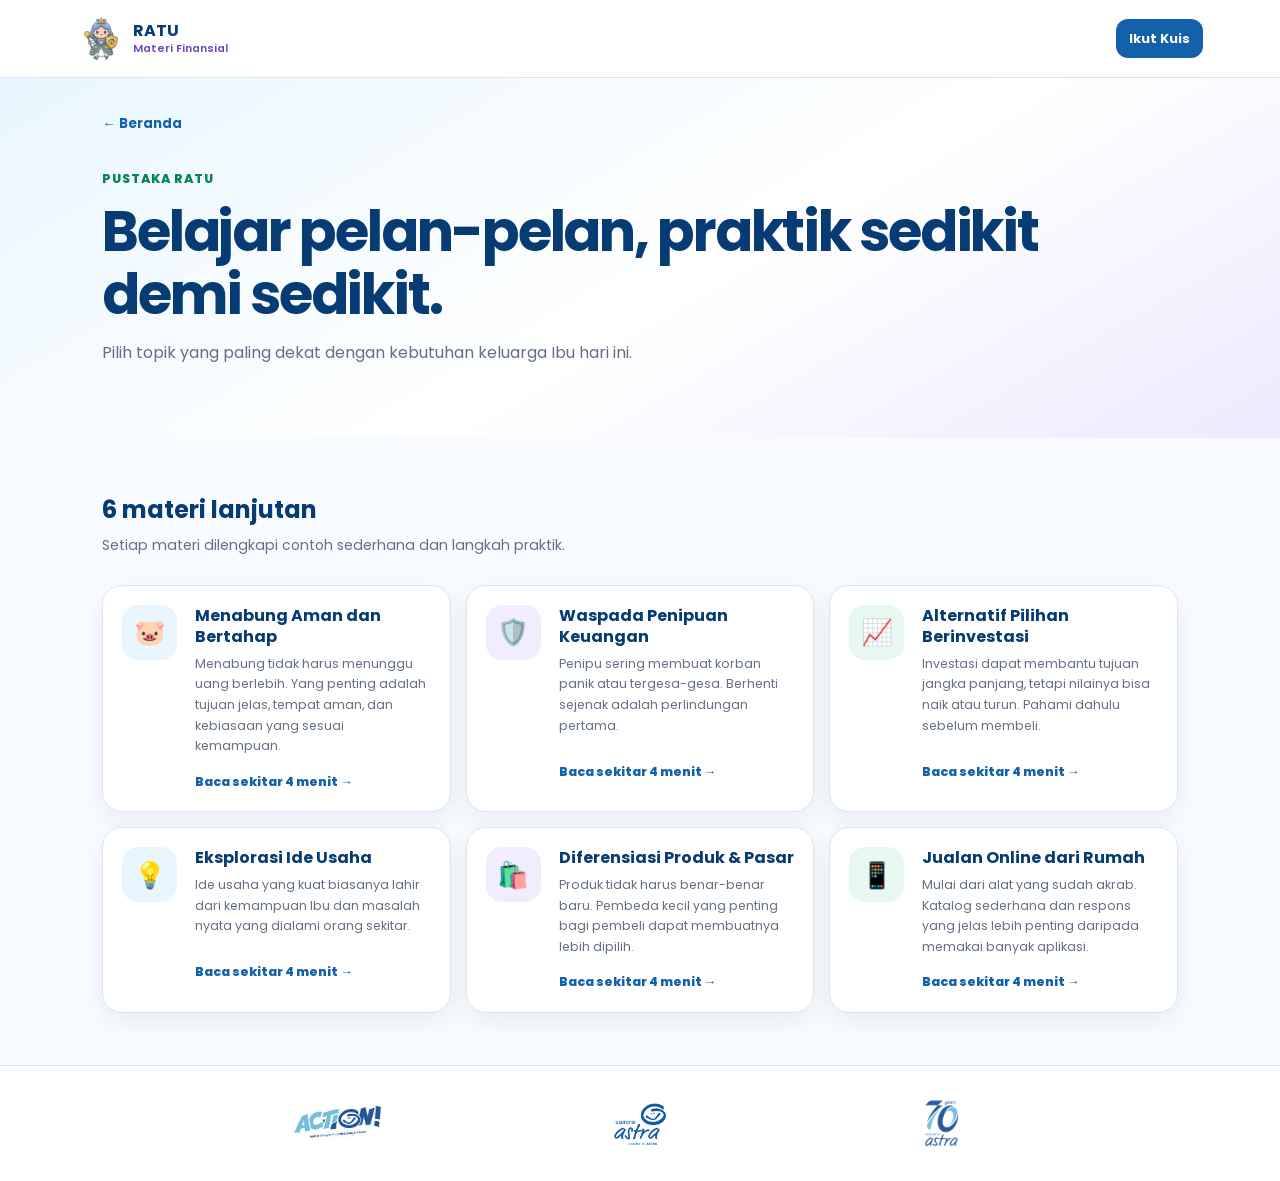
==== materi/index.html @ eda69840 "first commit" ====
<!doctype html><html lang="id"><head><meta charset="utf-8"><meta name="viewport" content="width=device-width,initial-scale=1,viewport-fit=cover"><meta name="theme-color" content="#0b4f93"><title>Materi | RATU Finansial</title><link rel="preconnect" href="https://fonts.googleapis.com"><link rel="preconnect" href="https://fonts.gstatic.com" crossorigin><link href="https://fonts.googleapis.com/css2?family=Poppins:wght@400;500;600;700;800&display=swap" rel="stylesheet"><link rel="stylesheet" href="../styles.css"><link rel="stylesheet" href="materi.css"></head><body><header class="reader-header"><a href="../index.html" class="reader-brand"><img src="../assets/mascot/ratu.png" alt=""><span><b>RATU</b><small>Materi Finansial</small></span></a><a class="quiz-link" href="../index.html#kuis">Ikut Kuis</a></header><main><section class="catalog-hero"><a class="back-link" href="../index.html">← Beranda</a><span class="kicker">Pustaka RATU</span><h1>Belajar pelan-pelan, praktik sedikit demi sedikit.</h1><p>Pilih topik yang paling dekat dengan kebutuhan keluarga Ibu hari ini.</p></section><section class="catalog"><div class="catalog-head"><h2>6 materi lanjutan</h2><p>Setiap materi dilengkapi contoh sederhana dan langkah praktik.</p></div><div id="catalog-grid" class="catalog-grid"></div></section></main><footer class="reader-footer"><img src="../assets/logos/action.png" alt="ACTION"><img src="../assets/logos/asuransi-astra.png" alt="Asuransi Astra"><img src="../assets/logos/70th-astra.png" alt="70 tahun Asuransi Astra"></footer><script src="materi.js"></script><script>renderCatalog()</script></body></html>
---- styles.css ----
:root{--blue:#1261aa;--navy:#073b73;--purple:#7048c6;--green:#078552;--sky:#eaf6ff;--lilac:#f1edff;--mint:#e6f8ef;--ink:#16243b;--muted:#647087;--line:#dce6f0;--bg:#f8fbff;--shadow:0 14px 40px rgba(20,65,111,.12);font-family:"Poppins",sans-serif;color:var(--ink);scroll-behavior:smooth}*{box-sizing:border-box}html{scroll-padding-top:78px}body{margin:0;background:var(--bg);font-size:16px;line-height:1.65}img{display:block;max-width:100%}button,input{font:inherit}.skip-link{position:fixed;left:8px;top:-60px;z-index:100;background:#fff;padding:10px}.skip-link:focus{top:8px}.topbar{position:sticky;top:0;z-index:30;display:flex;align-items:center;justify-content:space-between;height:70px;padding:8px max(18px,env(safe-area-inset-left));background:rgba(255,255,255,.96);border-bottom:1px solid var(--line);backdrop-filter:blur(12px)}.brand{display:flex;align-items:center;gap:8px;text-decoration:none;color:var(--navy);line-height:1}.brand img{width:48px;height:48px;object-fit:contain}.brand span{display:grid}.brand strong{font-size:1.15rem}.brand small{margin-top:5px;color:var(--purple);font-weight:600}.top-cta{padding:9px 14px;border-radius:12px;background:var(--blue);color:#fff;text-decoration:none;font-size:.88rem;font-weight:700}.hero{display:grid;gap:10px;padding:30px 20px 50px;background:radial-gradient(circle at 90% 18%,#dbcfff 0 10%,transparent 28%),linear-gradient(145deg,#e9f6ff,#fff 58%,#edfff5)}.pill,.kicker{display:inline-block;color:var(--green);font-size:.78rem;font-weight:800;letter-spacing:.08em;text-transform:uppercase}.pill{padding:5px 11px;border-radius:99px;background:var(--mint)}h1,h2,h3,p{margin-top:0}.hero h1{margin:15px 0;color:var(--navy);font-size:clamp(2.25rem,11vw,3.45rem);line-height:1.08;letter-spacing:-.045em}.hero-copy>p{color:var(--muted);font-size:1.05rem}.hero-actions{display:grid;grid-template-columns:1fr 1fr;gap:10px;margin:24px 0 13px}.button{display:inline-flex;align-items:center;justify-content:center;min-height:54px;padding:13px 18px;border:2px solid transparent;border-radius:15px;text-decoration:none;font-weight:800;cursor:pointer}.primary{background:var(--blue);color:#fff;box-shadow:0 9px 22px rgba(18,97,170,.24)}.ghost{border-color:#c9d9e8;background:#fff;color:var(--navy)}.full{width:100%}.hero-copy small{color:var(--muted);font-size:.75rem}.hero-visual{position:relative;min-height:300px;display:grid;place-items:center}.hero-visual>img{position:relative;z-index:2;width:245px;filter:drop-shadow(0 18px 18px rgba(6,55,109,.16))}.orb{position:absolute;width:255px;height:255px;border-radius:50%;background:linear-gradient(145deg,#d4ecff,#e5d9ff 56%,#d9f8e8)}.proof{position:absolute;z-index:3;right:0;bottom:5px;width:165px;padding:13px;border-radius:16px;background:#fff;box-shadow:var(--shadow)}.proof b{display:block;color:var(--purple);font-size:1.55rem}.proof span{font-size:.72rem;line-height:1.35;display:block}.quick-nav{display:grid;grid-template-columns:repeat(3,1fr);gap:9px;margin:-25px 16px 0;position:relative;z-index:5}.quick-nav a{display:grid;justify-items:center;padding:16px 8px;border-radius:18px;background:#fff;text-align:center;text-decoration:none;box-shadow:var(--shadow)}.quick-nav span{font-size:1.55rem}.quick-nav b{color:var(--navy);font-size:.9rem}.quick-nav small{color:var(--muted);font-size:.65rem}.impact{margin:45px 20px 0;padding:23px;border-radius:22px;background:var(--navy);color:#fff;text-align:center}.impact>p{margin-bottom:15px;font-size:.85rem}.impact>div{display:grid;grid-template-columns:repeat(3,1fr)}.impact span{display:grid;font-size:.72rem;border-right:1px solid #ffffff33}.impact span:last-child{border:0}.impact b{font-size:1.25rem}.section{padding:68px 20px}.section-head{display:flex;align-items:flex-end;justify-content:space-between;gap:18px;margin-bottom:27px}.section-head h2,.closing h2{margin:5px 0 0;color:var(--navy);font-size:clamp(1.75rem,7vw,2.6rem);line-height:1.2}.section-head>a{flex:none;color:var(--blue);font-size:.83rem;font-weight:700}.lesson-scroll{display:grid;grid-auto-flow:column;grid-auto-columns:84%;gap:14px;overflow-x:auto;scroll-snap-type:x mandatory;padding:3px 3px 22px}.lesson-card{scroll-snap-align:start;display:grid;min-height:275px;padding:23px;border:1px solid var(--line);border-radius:22px;background:#fff;box-shadow:0 8px 25px rgba(20,65,111,.08)}.lesson-card .lesson-icon{display:grid;place-items:center;width:52px;height:52px;border-radius:16px;background:var(--sky);font-size:1.55rem}.lesson-card:nth-child(3n+2) .lesson-icon{background:var(--lilac)}.lesson-card:nth-child(3n+3) .lesson-icon{background:var(--mint)}.lesson-card h3{margin:16px 0 7px;font-size:1.08rem;line-height:1.35}.lesson-card p{margin-bottom:18px;color:var(--muted);font-size:.88rem}.lesson-card a{align-self:end;color:var(--blue);font-weight:800;text-decoration:none}.quiz-section{padding:68px 20px;background:linear-gradient(160deg,var(--navy),#115a9e);color:#fff}.quiz-copy h2{margin:7px 0 14px;font-size:2rem;line-height:1.2}.light{color:#77e1ad}.quiz-copy p{color:#d6e8fa}.quiz-facts{display:flex;gap:8px;flex-wrap:wrap;margin-bottom:27px}.quiz-facts span{padding:7px 10px;border-radius:99px;background:#ffffff1c;font-size:.73rem}.quiz-card{min-height:455px;padding:22px;border-radius:24px;background:#fff;color:var(--ink);box-shadow:0 25px 60px rgba(0,20,55,.3)}.step-title span{color:var(--purple);font-size:.75rem;font-weight:800}.step-title h3{margin:3px 0 18px;color:var(--navy);font-size:1.45rem}label{display:grid;gap:7px;margin-bottom:16px;font-size:.9rem;font-weight:700}input{min-height:52px;width:100%;padding:12px 14px;border:1px solid #b9cad9;border-radius:13px;color:var(--ink)}input:focus{outline:3px solid #cce7ff;border-color:var(--blue)}.consent{grid-template-columns:23px 1fr;align-items:start;gap:11px;font-size:.75rem;font-weight:500}.consent input,.option input{width:21px;min-height:21px;margin:2px 0;accent-color:var(--blue)}.form-note,.data-note{margin:12px 0 0;color:var(--muted);font-size:.72rem;text-align:center}.quiz-progress{display:grid;gap:9px;margin-bottom:25px}.quiz-progress>div{display:flex;justify-content:space-between;color:var(--navy);font-size:.78rem}.quiz-progress b{color:var(--muted);font-weight:500}progress{width:100%;height:10px;accent-color:var(--green)}fieldset{padding:0;border:0}legend{margin-bottom:17px;font-size:1.08rem;line-height:1.5;font-weight:800}.option{display:flex;align-items:flex-start;gap:11px;padding:13px;margin-bottom:10px;border:1px solid var(--line);border-radius:14px;font-size:.86rem;font-weight:500;cursor:pointer}.option:has(input:checked){border-color:var(--blue);background:var(--sky)}button:disabled{opacity:.45}.loading-state,.result{text-align:center;padding:55px 5px}.spinner{display:inline-block;width:44px;height:44px;border:5px solid var(--sky);border-top-color:var(--blue);border-radius:50%;animation:spin .8s linear infinite}.result .score{font-size:4rem;line-height:1;color:var(--green);font-weight:800}.result h3{margin:12px 0 8px;color:var(--navy);font-size:1.35rem}.result .sync-note{padding:10px;border-radius:12px;background:var(--mint);font-size:.78rem}.result .error-note{background:#fff0ef;color:#9b2a20}.leaderboard-section{background:#fff}.leaderboard-section .section-head{align-items:center}.leaderboard-section .section-head p{margin:5px 0 0;color:var(--muted);font-size:.78rem}.icon-button{flex:none;width:44px;height:44px;border:0;border-radius:50%;background:var(--sky);color:var(--blue);font-size:1.4rem}.podium{display:grid;grid-template-columns:repeat(3,1fr);align-items:end;gap:8px;margin:5px 0 24px}.podium-card{display:grid;justify-items:center;padding:13px 7px;border-radius:18px 18px 10px 10px;background:var(--sky);text-align:center}.podium-card.first{order:2;min-height:150px;background:linear-gradient(160deg,#fff3bd,#ffe078)}.podium-card.second{order:1;min-height:125px}.podium-card.third{order:3;min-height:110px;background:var(--lilac)}.medal{font-size:1.6rem}.podium-card b{font-size:.8rem}.podium-card small{font-size:.65rem;color:var(--muted)}.rank-list{display:grid;gap:9px}.rank-row{display:grid;grid-template-columns:38px 1fr auto;align-items:center;gap:10px;padding:13px;border:1px solid var(--line);border-radius:14px}.rank-no{display:grid;place-items:center;width:34px;height:34px;border-radius:50%;background:var(--sky);color:var(--blue);font-weight:800}.rank-person{display:grid}.rank-person b{font-size:.86rem}.rank-person small{color:var(--muted);font-size:.7rem}.rank-score{color:var(--purple);font-weight:800}.closing{display:grid;grid-template-columns:105px 1fr;align-items:center;gap:16px;padding:50px 20px;background:var(--mint)}.closing img{width:105px}footer{padding:42px 20px 105px;background:#fff;text-align:center}.partner-title{margin-bottom:17px;color:var(--muted);font-size:.75rem}.footer-logos{display:grid;grid-template-columns:repeat(3,1fr);align-items:center;gap:10px}.logo-box{height:68px;display:grid;place-items:center;padding:7px;border:1px solid var(--line);border-radius:13px;background:#fff}.logo-box img{max-height:52px;object-fit:contain}.footer-logos .logo-box:first-child img{max-height:43px}footer>p{margin:20px 0 0;color:var(--muted);font-size:.72rem}.bottom-nav{position:fixed;left:0;right:0;bottom:0;z-index:40;display:grid;grid-template-columns:repeat(4,1fr);padding:7px 6px calc(7px + env(safe-area-inset-bottom));background:#fffffff9;border-top:1px solid var(--line);box-shadow:0 -8px 30px rgba(13,52,94,.1)}.bottom-nav a{display:grid;justify-items:center;color:var(--muted);font-size:.62rem;font-weight:600;text-decoration:none}.bottom-nav span{font-size:1.25rem;line-height:1.2}.bottom-nav .quiz-nav{color:var(--blue);font-weight:800}.bottom-nav .quiz-nav span{display:grid;place-items:center;width:36px;height:36px;margin-top:-20px;border:5px solid #fff;border-radius:50%;background:var(--blue);color:#fff}#toast{position:fixed;left:18px;right:18px;bottom:85px;z-index:60;transform:translateY(160px);padding:13px 16px;border-radius:13px;background:var(--navy);color:#fff;text-align:center;font-size:.8rem;transition:.25s}#toast.show{transform:translateY(0)}@keyframes spin{to{transform:rotate(360deg)}}
@media(min-width:700px){.topbar{height:78px;padding-inline:5vw}.hero{grid-template-columns:1.05fr .95fr;align-items:center;padding:65px 6vw}.hero-visual{min-height:440px}.hero-visual>img{width:350px}.orb{width:370px;height:370px}.quick-nav{max-width:720px;margin:-35px auto 0}.impact{max-width:850px;margin:55px auto 0}.section,.quiz-section{padding:90px 6vw}.lesson-scroll{grid-auto-flow:initial;grid-template-columns:repeat(3,1fr);overflow:visible}.quiz-section{display:grid;grid-template-columns:.8fr 1.2fr;gap:50px}.podium,.rank-list{max-width:820px;margin-left:auto;margin-right:auto}.closing{grid-template-columns:180px 1fr;padding:70px 9vw}.closing img{width:170px}footer{padding-bottom:45px}.footer-logos{max-width:650px;margin:auto}.bottom-nav{display:none}}@media(min-width:1100px){.hero{padding-inline:9vw}.section,.quiz-section{padding-inline:9vw}.topbar{padding-inline:9vw}}@media(prefers-reduced-motion:reduce){*{scroll-behavior:auto!important;animation-duration:.01ms!important}}
---- materi/materi.css ----
.reader-header{position:sticky;top:0;z-index:30;height:70px;display:flex;align-items:center;justify-content:space-between;padding:8px 18px;background:#fffffff5;border-bottom:1px solid var(--line);backdrop-filter:blur(12px)}.reader-brand{display:flex;align-items:center;gap:8px;color:var(--navy);text-decoration:none;line-height:1}.reader-brand img{width:48px;height:48px;object-fit:contain}.reader-brand span{display:grid}.reader-brand small{margin-top:5px;color:var(--purple);font-size:.68rem;font-weight:600}.quiz-link{padding:9px 13px;border-radius:12px;background:var(--blue);color:#fff;text-decoration:none;font-size:.8rem;font-weight:700}.catalog-hero{padding:35px 20px 55px;background:linear-gradient(150deg,#e9f6ff,#fff 55%,#eee9ff)}.back-link{display:block;margin-bottom:30px;color:var(--blue);font-size:.82rem;font-weight:700;text-decoration:none}.catalog-hero h1{margin:10px 0 14px;color:var(--navy);font-size:clamp(2rem,10vw,3.5rem);line-height:1.12;letter-spacing:-.04em}.catalog-hero p{max-width:650px;color:var(--muted)}.catalog{padding:52px 20px}.catalog-head h2{margin-bottom:5px;color:var(--navy)}.catalog-head p{color:var(--muted);font-size:.88rem}.catalog-grid{display:grid;gap:15px;margin-top:27px}.catalog-card{display:grid;grid-template-columns:58px 1fr;gap:15px;padding:19px;border:1px solid var(--line);border-radius:20px;background:#fff;color:var(--ink);text-decoration:none;box-shadow:0 8px 25px rgba(20,65,111,.07)}.catalog-icon,.big-icon{display:grid;place-items:center;width:55px;height:55px;border-radius:16px;background:var(--sky);font-size:1.6rem}.catalog-card:nth-child(3n+2) .catalog-icon{background:var(--lilac)}.catalog-card:nth-child(3n+3) .catalog-icon{background:var(--mint)}.catalog-card h3{margin:0 0 6px;color:var(--navy);font-size:1rem;line-height:1.35}.catalog-card p{margin:0;color:var(--muted);font-size:.78rem}.catalog-card .read-more{grid-column:2;color:var(--blue);font-size:.78rem;font-weight:800}.reader-footer{display:grid;grid-template-columns:repeat(3,1fr);align-items:center;gap:13px;padding:30px 20px;background:#fff;border-top:1px solid var(--line)}.reader-footer img{max-height:55px;margin:auto;object-fit:contain}.reader-shell{max-width:1180px;margin:auto}.reader-sidebar{display:none}.article{padding:25px 20px 60px}.breadcrumb{display:flex;gap:7px;overflow:hidden;white-space:nowrap;color:var(--muted);font-size:.7rem}.breadcrumb a{color:var(--blue);text-decoration:none}.breadcrumb b{overflow:hidden;text-overflow:ellipsis}.article-hero{display:grid;grid-template-columns:60px 1fr;gap:15px;margin:30px 0 12px}.article-hero h1{margin:5px 0 8px;color:var(--navy);font-size:clamp(1.7rem,8vw,2.75rem);line-height:1.15;letter-spacing:-.03em}.article-hero p{color:var(--muted);font-size:.9rem}.read-time{display:inline-block;margin:6px 0 26px;padding:7px 11px;border-radius:99px;background:var(--sky);color:var(--blue);font-size:.72rem;font-weight:700}.article-body{font-size:1rem}.article-body h2{margin:34px 0 12px;color:var(--navy);font-size:1.35rem}.article-body p,.article-body li{color:#35445a}.article-body ul{padding-left:22px}.callout{margin:25px 0;padding:18px;border-left:5px solid var(--purple);border-radius:0 15px 15px 0;background:var(--lilac)}.callout b{display:block;color:var(--purple)}.practice{margin-top:38px;padding:22px;border-radius:22px;background:var(--mint)}.practice>span{color:var(--green);font-size:.72rem;font-weight:800;text-transform:uppercase}.practice h2{margin:7px 0 15px;color:var(--navy);font-size:1.25rem}.practice-item{display:flex;gap:11px;margin:10px 0;padding:11px;border-radius:12px;background:#ffffffb8;font-size:.83rem}.practice-item b{flex:none;display:grid;place-items:center;width:27px;height:27px;border-radius:50%;background:var(--green);color:#fff}.article-pagination{display:grid;grid-template-columns:1fr 1fr;gap:10px;margin:35px 0 15px}.article-pagination a{display:grid;padding:13px;border:1px solid var(--line);border-radius:13px;background:#fff;color:var(--blue);text-decoration:none;font-size:.76rem;font-weight:700}.article-pagination a:last-child{text-align:right}.finish-cta{margin-top:10px}.active-topic{background:var(--sky)!important;color:var(--blue)!important}
@media(min-width:760px){.reader-header{height:78px;padding-inline:6vw}.catalog-hero,.catalog{padding-inline:8vw}.catalog-grid{grid-template-columns:repeat(2,1fr)}.reader-footer{padding-inline:15vw}.reader-shell{display:grid;grid-template-columns:275px 1fr;gap:45px;padding:45px 5vw}.reader-sidebar{display:block;position:sticky;top:105px;align-self:start}.reader-sidebar h2{color:var(--navy);font-size:1rem}.reader-sidebar nav{display:grid;gap:7px}.reader-sidebar a{padding:10px 12px;border-radius:10px;color:var(--muted);font-size:.78rem;text-decoration:none}.article{padding:0 0 70px}.article-hero{grid-template-columns:80px 1fr}.big-icon{width:72px;height:72px;font-size:2rem}.article-body{font-size:1.04rem}.article-body,.practice{max-width:720px}.finish-cta{max-width:720px}}
@media(min-width:1100px){.catalog-grid{grid-template-columns:repeat(3,1fr)}}
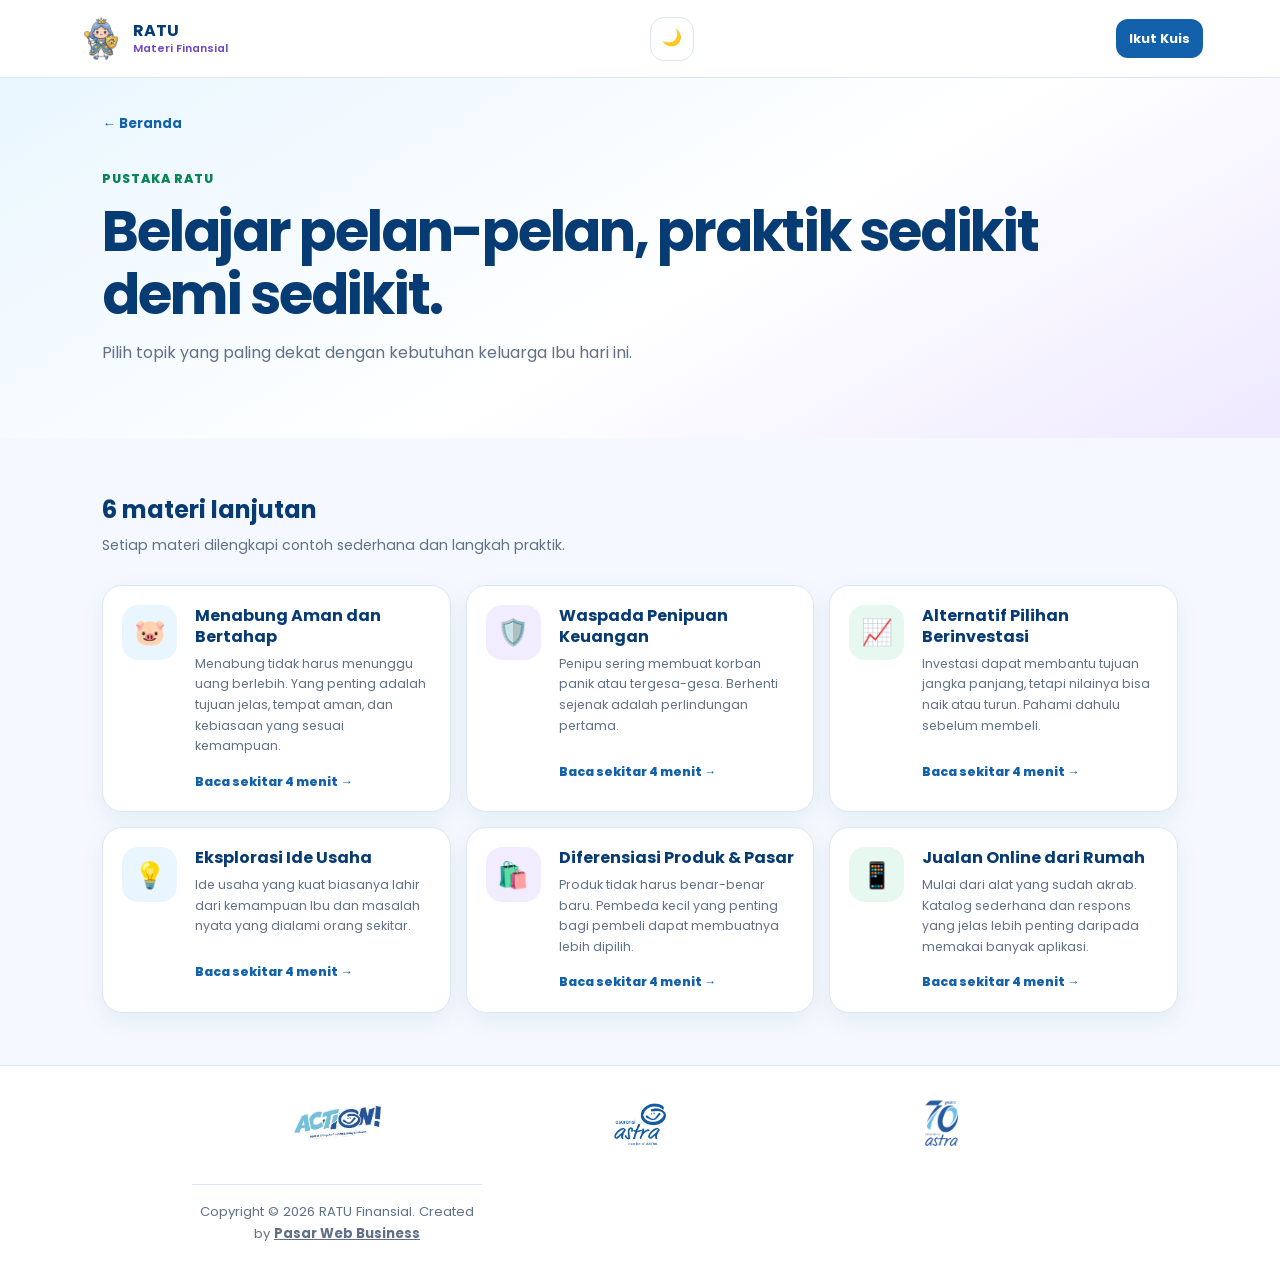
==== commit 4df7508f: "Upgrade 1.0" ====
--- a/materi/index.html
+++ b/materi/index.html
@@ -1 +1 @@
-<!doctype html><html lang="id"><head><meta charset="utf-8"><meta name="viewport" content="width=device-width,initial-scale=1,viewport-fit=cover"><meta name="theme-color" content="#0b4f93"><title>Materi | RATU Finansial</title><link rel="preconnect" href="https://fonts.googleapis.com"><link rel="preconnect" href="https://fonts.gstatic.com" crossorigin><link href="https://fonts.googleapis.com/css2?family=Poppins:wght@400;500;600;700;800&display=swap" rel="stylesheet"><link rel="stylesheet" href="../styles.css"><link rel="stylesheet" href="materi.css"></head><body><header class="reader-header"><a href="../index.html" class="reader-brand"><img src="../assets/mascot/ratu.png" alt=""><span><b>RATU</b><small>Materi Finansial</small></span></a><a class="quiz-link" href="../index.html#kuis">Ikut Kuis</a></header><main><section class="catalog-hero"><a class="back-link" href="../index.html">← Beranda</a><span class="kicker">Pustaka RATU</span><h1>Belajar pelan-pelan, praktik sedikit demi sedikit.</h1><p>Pilih topik yang paling dekat dengan kebutuhan keluarga Ibu hari ini.</p></section><section class="catalog"><div class="catalog-head"><h2>6 materi lanjutan</h2><p>Setiap materi dilengkapi contoh sederhana dan langkah praktik.</p></div><div id="catalog-grid" class="catalog-grid"></div></section></main><footer class="reader-footer"><img src="../assets/logos/action.png" alt="ACTION"><img src="../assets/logos/asuransi-astra.png" alt="Asuransi Astra"><img src="../assets/logos/70th-astra.png" alt="70 tahun Asuransi Astra"></footer><script src="materi.js"></script><script>renderCatalog()</script></body></html>
+<!doctype html><html lang="id"><head><meta charset="utf-8"><meta name="viewport" content="width=device-width,initial-scale=1,viewport-fit=cover"><meta name="theme-color" content="#0b4f93"><meta name="description" content="Materi praktis RATU Finansial untuk menabung, menghindari penipuan, berinvestasi, dan membangun usaha dari rumah."><meta name="robots" content="index,follow"><title>Materi Keuangan Keluarga | RATU Finansial</title><link rel="icon" type="image/png" href="../assets/mascot/ratu.png"><link rel="preconnect" href="https://fonts.googleapis.com"><link rel="preconnect" href="https://fonts.gstatic.com" crossorigin><link href="https://fonts.googleapis.com/css2?family=Poppins:wght@400;500;600;700;800&display=swap" rel="stylesheet"><link rel="stylesheet" href="../styles.css"><link rel="stylesheet" href="materi.css"><script src="../theme.js"></script></head><body><header class="reader-header"><a href="../index.html" class="reader-brand"><img src="../assets/mascot/ratu.png" alt=""><span><b>RATU</b><small>Materi Finansial</small></span></a><button class="theme-toggle" type="button" data-theme-toggle aria-label="Gunakan mode gelap">🌙</button><a class="quiz-link" href="../index.html#kuis">Ikut Kuis</a></header><main><section class="catalog-hero"><a class="back-link" href="../index.html">← Beranda</a><span class="kicker">Pustaka RATU</span><h1>Belajar pelan-pelan, praktik sedikit demi sedikit.</h1><p>Pilih topik yang paling dekat dengan kebutuhan keluarga Ibu hari ini.</p></section><section class="catalog"><div class="catalog-head"><h2>6 materi lanjutan</h2><p>Setiap materi dilengkapi contoh sederhana dan langkah praktik.</p></div><div id="catalog-grid" class="catalog-grid"></div></section></main><footer class="reader-footer"><img src="../assets/logos/action.png" alt="ACTION"><img src="../assets/logos/asuransi-astra.png" alt="Asuransi Astra"><img src="../assets/logos/70th-astra.png" alt="70 tahun Asuransi Astra"><p class="copyright">Copyright © 2026 RATU Finansial. Created by <a href="https://pasarweb.vercel.app" target="_blank" rel="noopener noreferrer">Pasar Web Business</a></p></footer><script src="materi.js"></script><script>renderCatalog()</script></body></html>
--- a/styles.css
+++ b/styles.css
@@ -1,2 +1,14 @@
 :root{--blue:#1261aa;--navy:#073b73;--purple:#7048c6;--green:#078552;--sky:#eaf6ff;--lilac:#f1edff;--mint:#e6f8ef;--ink:#16243b;--muted:#647087;--line:#dce6f0;--bg:#f8fbff;--shadow:0 14px 40px rgba(20,65,111,.12);font-family:"Poppins",sans-serif;color:var(--ink);scroll-behavior:smooth}*{box-sizing:border-box}html{scroll-padding-top:78px}body{margin:0;background:var(--bg);font-size:16px;line-height:1.65}img{display:block;max-width:100%}button,input{font:inherit}.skip-link{position:fixed;left:8px;top:-60px;z-index:100;background:#fff;padding:10px}.skip-link:focus{top:8px}.topbar{position:sticky;top:0;z-index:30;display:flex;align-items:center;justify-content:space-between;height:70px;padding:8px max(18px,env(safe-area-inset-left));background:rgba(255,255,255,.96);border-bottom:1px solid var(--line);backdrop-filter:blur(12px)}.brand{display:flex;align-items:center;gap:8px;text-decoration:none;color:var(--navy);line-height:1}.brand img{width:48px;height:48px;object-fit:contain}.brand span{display:grid}.brand strong{font-size:1.15rem}.brand small{margin-top:5px;color:var(--purple);font-weight:600}.top-cta{padding:9px 14px;border-radius:12px;background:var(--blue);color:#fff;text-decoration:none;font-size:.88rem;font-weight:700}.hero{display:grid;gap:10px;padding:30px 20px 50px;background:radial-gradient(circle at 90% 18%,#dbcfff 0 10%,transparent 28%),linear-gradient(145deg,#e9f6ff,#fff 58%,#edfff5)}.pill,.kicker{display:inline-block;color:var(--green);font-size:.78rem;font-weight:800;letter-spacing:.08em;text-transform:uppercase}.pill{padding:5px 11px;border-radius:99px;background:var(--mint)}h1,h2,h3,p{margin-top:0}.hero h1{margin:15px 0;color:var(--navy);font-size:clamp(2.25rem,11vw,3.45rem);line-height:1.08;letter-spacing:-.045em}.hero-copy>p{color:var(--muted);font-size:1.05rem}.hero-actions{display:grid;grid-template-columns:1fr 1fr;gap:10px;margin:24px 0 13px}.button{display:inline-flex;align-items:center;justify-content:center;min-height:54px;padding:13px 18px;border:2px solid transparent;border-radius:15px;text-decoration:none;font-weight:800;cursor:pointer}.primary{background:var(--blue);color:#fff;box-shadow:0 9px 22px rgba(18,97,170,.24)}.ghost{border-color:#c9d9e8;background:#fff;color:var(--navy)}.full{width:100%}.hero-copy small{color:var(--muted);font-size:.75rem}.hero-visual{position:relative;min-height:300px;display:grid;place-items:center}.hero-visual>img{position:relative;z-index:2;width:245px;filter:drop-shadow(0 18px 18px rgba(6,55,109,.16))}.orb{position:absolute;width:255px;height:255px;border-radius:50%;background:linear-gradient(145deg,#d4ecff,#e5d9ff 56%,#d9f8e8)}.proof{position:absolute;z-index:3;right:0;bottom:5px;width:165px;padding:13px;border-radius:16px;background:#fff;box-shadow:var(--shadow)}.proof b{display:block;color:var(--purple);font-size:1.55rem}.proof span{font-size:.72rem;line-height:1.35;display:block}.quick-nav{display:grid;grid-template-columns:repeat(3,1fr);gap:9px;margin:-25px 16px 0;position:relative;z-index:5}.quick-nav a{display:grid;justify-items:center;padding:16px 8px;border-radius:18px;background:#fff;text-align:center;text-decoration:none;box-shadow:var(--shadow)}.quick-nav span{font-size:1.55rem}.quick-nav b{color:var(--navy);font-size:.9rem}.quick-nav small{color:var(--muted);font-size:.65rem}.impact{margin:45px 20px 0;padding:23px;border-radius:22px;background:var(--navy);color:#fff;text-align:center}.impact>p{margin-bottom:15px;font-size:.85rem}.impact>div{display:grid;grid-template-columns:repeat(3,1fr)}.impact span{display:grid;font-size:.72rem;border-right:1px solid #ffffff33}.impact span:last-child{border:0}.impact b{font-size:1.25rem}.section{padding:68px 20px}.section-head{display:flex;align-items:flex-end;justify-content:space-between;gap:18px;margin-bottom:27px}.section-head h2,.closing h2{margin:5px 0 0;color:var(--navy);font-size:clamp(1.75rem,7vw,2.6rem);line-height:1.2}.section-head>a{flex:none;color:var(--blue);font-size:.83rem;font-weight:700}.lesson-scroll{display:grid;grid-auto-flow:column;grid-auto-columns:84%;gap:14px;overflow-x:auto;scroll-snap-type:x mandatory;padding:3px 3px 22px}.lesson-card{scroll-snap-align:start;display:grid;min-height:275px;padding:23px;border:1px solid var(--line);border-radius:22px;background:#fff;box-shadow:0 8px 25px rgba(20,65,111,.08)}.lesson-card .lesson-icon{display:grid;place-items:center;width:52px;height:52px;border-radius:16px;background:var(--sky);font-size:1.55rem}.lesson-card:nth-child(3n+2) .lesson-icon{background:var(--lilac)}.lesson-card:nth-child(3n+3) .lesson-icon{background:var(--mint)}.lesson-card h3{margin:16px 0 7px;font-size:1.08rem;line-height:1.35}.lesson-card p{margin-bottom:18px;color:var(--muted);font-size:.88rem}.lesson-card a{align-self:end;color:var(--blue);font-weight:800;text-decoration:none}.quiz-section{padding:68px 20px;background:linear-gradient(160deg,var(--navy),#115a9e);color:#fff}.quiz-copy h2{margin:7px 0 14px;font-size:2rem;line-height:1.2}.light{color:#77e1ad}.quiz-copy p{color:#d6e8fa}.quiz-facts{display:flex;gap:8px;flex-wrap:wrap;margin-bottom:27px}.quiz-facts span{padding:7px 10px;border-radius:99px;background:#ffffff1c;font-size:.73rem}.quiz-card{min-height:455px;padding:22px;border-radius:24px;background:#fff;color:var(--ink);box-shadow:0 25px 60px rgba(0,20,55,.3)}.step-title span{color:var(--purple);font-size:.75rem;font-weight:800}.step-title h3{margin:3px 0 18px;color:var(--navy);font-size:1.45rem}label{display:grid;gap:7px;margin-bottom:16px;font-size:.9rem;font-weight:700}input{min-height:52px;width:100%;padding:12px 14px;border:1px solid #b9cad9;border-radius:13px;color:var(--ink)}input:focus{outline:3px solid #cce7ff;border-color:var(--blue)}.consent{grid-template-columns:23px 1fr;align-items:start;gap:11px;font-size:.75rem;font-weight:500}.consent input,.option input{width:21px;min-height:21px;margin:2px 0;accent-color:var(--blue)}.form-note,.data-note{margin:12px 0 0;color:var(--muted);font-size:.72rem;text-align:center}.quiz-progress{display:grid;gap:9px;margin-bottom:25px}.quiz-progress>div{display:flex;justify-content:space-between;color:var(--navy);font-size:.78rem}.quiz-progress b{color:var(--muted);font-weight:500}progress{width:100%;height:10px;accent-color:var(--green)}fieldset{padding:0;border:0}legend{margin-bottom:17px;font-size:1.08rem;line-height:1.5;font-weight:800}.option{display:flex;align-items:flex-start;gap:11px;padding:13px;margin-bottom:10px;border:1px solid var(--line);border-radius:14px;font-size:.86rem;font-weight:500;cursor:pointer}.option:has(input:checked){border-color:var(--blue);background:var(--sky)}button:disabled{opacity:.45}.loading-state,.result{text-align:center;padding:55px 5px}.spinner{display:inline-block;width:44px;height:44px;border:5px solid var(--sky);border-top-color:var(--blue);border-radius:50%;animation:spin .8s linear infinite}.result .score{font-size:4rem;line-height:1;color:var(--green);font-weight:800}.result h3{margin:12px 0 8px;color:var(--navy);font-size:1.35rem}.result .sync-note{padding:10px;border-radius:12px;background:var(--mint);font-size:.78rem}.result .error-note{background:#fff0ef;color:#9b2a20}.leaderboard-section{background:#fff}.leaderboard-section .section-head{align-items:center}.leaderboard-section .section-head p{margin:5px 0 0;color:var(--muted);font-size:.78rem}.icon-button{flex:none;width:44px;height:44px;border:0;border-radius:50%;background:var(--sky);color:var(--blue);font-size:1.4rem}.podium{display:grid;grid-template-columns:repeat(3,1fr);align-items:end;gap:8px;margin:5px 0 24px}.podium-card{display:grid;justify-items:center;padding:13px 7px;border-radius:18px 18px 10px 10px;background:var(--sky);text-align:center}.podium-card.first{order:2;min-height:150px;background:linear-gradient(160deg,#fff3bd,#ffe078)}.podium-card.second{order:1;min-height:125px}.podium-card.third{order:3;min-height:110px;background:var(--lilac)}.medal{font-size:1.6rem}.podium-card b{font-size:.8rem}.podium-card small{font-size:.65rem;color:var(--muted)}.rank-list{display:grid;gap:9px}.rank-row{display:grid;grid-template-columns:38px 1fr auto;align-items:center;gap:10px;padding:13px;border:1px solid var(--line);border-radius:14px}.rank-no{display:grid;place-items:center;width:34px;height:34px;border-radius:50%;background:var(--sky);color:var(--blue);font-weight:800}.rank-person{display:grid}.rank-person b{font-size:.86rem}.rank-person small{color:var(--muted);font-size:.7rem}.rank-score{color:var(--purple);font-weight:800}.closing{display:grid;grid-template-columns:105px 1fr;align-items:center;gap:16px;padding:50px 20px;background:var(--mint)}.closing img{width:105px}footer{padding:42px 20px 105px;background:#fff;text-align:center}.partner-title{margin-bottom:17px;color:var(--muted);font-size:.75rem}.footer-logos{display:grid;grid-template-columns:repeat(3,1fr);align-items:center;gap:10px}.logo-box{height:68px;display:grid;place-items:center;padding:7px;border:1px solid var(--line);border-radius:13px;background:#fff}.logo-box img{max-height:52px;object-fit:contain}.footer-logos .logo-box:first-child img{max-height:43px}footer>p{margin:20px 0 0;color:var(--muted);font-size:.72rem}.bottom-nav{position:fixed;left:0;right:0;bottom:0;z-index:40;display:grid;grid-template-columns:repeat(4,1fr);padding:7px 6px calc(7px + env(safe-area-inset-bottom));background:#fffffff9;border-top:1px solid var(--line);box-shadow:0 -8px 30px rgba(13,52,94,.1)}.bottom-nav a{display:grid;justify-items:center;color:var(--muted);font-size:.62rem;font-weight:600;text-decoration:none}.bottom-nav span{font-size:1.25rem;line-height:1.2}.bottom-nav .quiz-nav{color:var(--blue);font-weight:800}.bottom-nav .quiz-nav span{display:grid;place-items:center;width:36px;height:36px;margin-top:-20px;border:5px solid #fff;border-radius:50%;background:var(--blue);color:#fff}#toast{position:fixed;left:18px;right:18px;bottom:85px;z-index:60;transform:translateY(160px);padding:13px 16px;border-radius:13px;background:var(--navy);color:#fff;text-align:center;font-size:.8rem;transition:.25s}#toast.show{transform:translateY(0)}@keyframes spin{to{transform:rotate(360deg)}}
 @media(min-width:700px){.topbar{height:78px;padding-inline:5vw}.hero{grid-template-columns:1.05fr .95fr;align-items:center;padding:65px 6vw}.hero-visual{min-height:440px}.hero-visual>img{width:350px}.orb{width:370px;height:370px}.quick-nav{max-width:720px;margin:-35px auto 0}.impact{max-width:850px;margin:55px auto 0}.section,.quiz-section{padding:90px 6vw}.lesson-scroll{grid-auto-flow:initial;grid-template-columns:repeat(3,1fr);overflow:visible}.quiz-section{display:grid;grid-template-columns:.8fr 1.2fr;gap:50px}.podium,.rank-list{max-width:820px;margin-left:auto;margin-right:auto}.closing{grid-template-columns:180px 1fr;padding:70px 9vw}.closing img{width:170px}footer{padding-bottom:45px}.footer-logos{max-width:650px;margin:auto}.bottom-nav{display:none}}@media(min-width:1100px){.hero{padding-inline:9vw}.section,.quiz-section{padding-inline:9vw}.topbar{padding-inline:9vw}}@media(prefers-reduced-motion:reduce){*{scroll-behavior:auto!important;animation-duration:.01ms!important}}
+/* Shared theme controls */
+:root{color-scheme:light;--page:#f5f9ff;--surface:#fff;--surface-soft:#edf5ff;--ink:#10253d;--muted:#607086;--line:#dbe7f4;--shadow:0 16px 45px rgba(20,71,120,.12)}
+:root[data-theme="dark"]{color-scheme:dark;--page:#081522;--bg:#081522;--surface:#102236;--surface-soft:#152b43;--ink:#f2f7ff;--muted:#b4c4d6;--line:#29445f;--sky:#17334f;--lilac:#2a254a;--mint:#123d35;--navy:#8fc8ff;--shadow:0 16px 45px rgba(0,0,0,.3)}
+body{background:var(--page);color:var(--ink);transition:background-color .2s,color .2s}
+.theme-toggle{display:grid;place-items:center;width:44px;height:44px;padding:0;border:1px solid var(--line);border-radius:14px;background:var(--surface);color:var(--ink);font:inherit;cursor:pointer}
+:root[data-theme="dark"] .topbar,:root[data-theme="dark"] footer,:root[data-theme="dark"] .reader-header,:root[data-theme="dark"] .reader-footer{background:var(--surface);color:var(--ink)}
+:root[data-theme="dark"] .leaderboard-section,:root[data-theme="dark"] .bottom-nav{background:var(--surface);color:var(--ink)}
+:root[data-theme="dark"] .quick-nav a,:root[data-theme="dark"] .proof,:root[data-theme="dark"] .logo-box,:root[data-theme="dark"] .ghost{background:var(--surface);color:var(--ink);border-color:var(--line)}
+:root[data-theme="dark"] .lesson-card,:root[data-theme="dark"] .quiz-card,:root[data-theme="dark"] .rank-row,:root[data-theme="dark"] .article,:root[data-theme="dark"] .catalog-card,:root[data-theme="dark"] .practice{background:var(--surface);color:var(--ink);border-color:var(--line)}
+:root[data-theme="dark"] input,:root[data-theme="dark"] textarea,:root[data-theme="dark"] select{background:#0b1b2b;color:var(--ink);border-color:var(--line)}
+.copyright{margin-top:1.25rem;padding-top:1rem;border-top:1px solid var(--line);font-size:.82rem;color:var(--muted)}.copyright a{color:inherit;font-weight:700}
+@media(max-width:760px){.theme-toggle{width:40px;height:40px;border-radius:12px}.topbar .theme-toggle{margin-left:auto}.topbar{gap:.55rem}.top-cta{white-space:nowrap}}
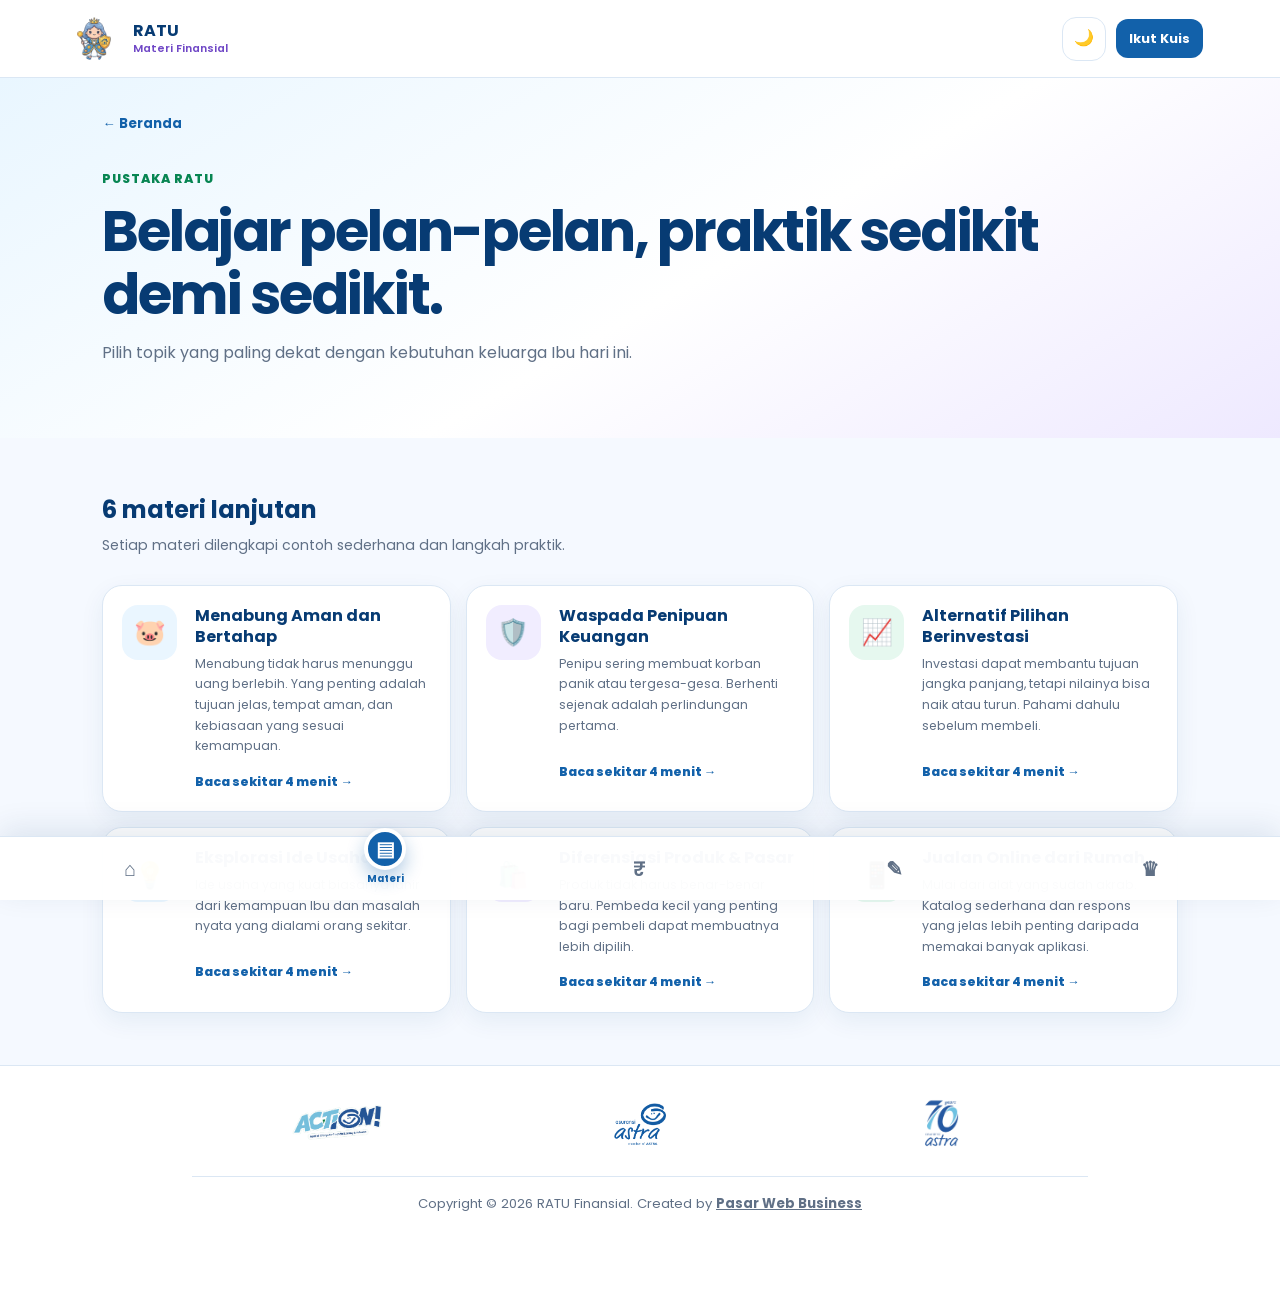
==== commit c60a06db: "Improve SEO for learning pages" ====
--- a/materi/index.html
+++ b/materi/index.html
@@ -1 +1 @@
-<!doctype html><html lang="id"><head><meta charset="utf-8"><meta name="viewport" content="width=device-width,initial-scale=1,viewport-fit=cover"><meta name="theme-color" content="#0b4f93"><meta name="description" content="Materi praktis RATU Finansial untuk menabung, menghindari penipuan, berinvestasi, dan membangun usaha dari rumah."><meta name="robots" content="index,follow"><title>Materi Keuangan Keluarga | RATU Finansial</title><link rel="icon" type="image/png" href="../assets/mascot/ratu.png"><link rel="preconnect" href="https://fonts.googleapis.com"><link rel="preconnect" href="https://fonts.gstatic.com" crossorigin><link href="https://fonts.googleapis.com/css2?family=Poppins:wght@400;500;600;700;800&display=swap" rel="stylesheet"><link rel="stylesheet" href="../styles.css"><link rel="stylesheet" href="materi.css"><script src="../theme.js"></script></head><body><header class="reader-header"><a href="../index.html" class="reader-brand"><img src="../assets/mascot/ratu.png" alt=""><span><b>RATU</b><small>Materi Finansial</small></span></a><button class="theme-toggle" type="button" data-theme-toggle aria-label="Gunakan mode gelap">🌙</button><a class="quiz-link" href="../index.html#kuis">Ikut Kuis</a></header><main><section class="catalog-hero"><a class="back-link" href="../index.html">← Beranda</a><span class="kicker">Pustaka RATU</span><h1>Belajar pelan-pelan, praktik sedikit demi sedikit.</h1><p>Pilih topik yang paling dekat dengan kebutuhan keluarga Ibu hari ini.</p></section><section class="catalog"><div class="catalog-head"><h2>6 materi lanjutan</h2><p>Setiap materi dilengkapi contoh sederhana dan langkah praktik.</p></div><div id="catalog-grid" class="catalog-grid"></div></section></main><footer class="reader-footer"><img src="../assets/logos/action.png" alt="ACTION"><img src="../assets/logos/asuransi-astra.png" alt="Asuransi Astra"><img src="../assets/logos/70th-astra.png" alt="70 tahun Asuransi Astra"><p class="copyright">Copyright © 2026 RATU Finansial. Created by <a href="https://pasarweb.vercel.app" target="_blank" rel="noopener noreferrer">Pasar Web Business</a></p></footer><script src="materi.js"></script><script>renderCatalog()</script></body></html>
+<!doctype html><html lang="id"><head><meta charset="utf-8"><meta name="viewport" content="width=device-width,initial-scale=1,viewport-fit=cover"><meta name="theme-color" content="#0b4f93"><meta name="description" content="Materi praktis RATU Finansial untuk menabung, menghindari penipuan, berinvestasi, dan membangun usaha dari rumah."><meta name="robots" content="index,follow,max-image-preview:large"><link rel="canonical" href="https://ratufinansial.vercel.app/materi/"><meta property="og:type" content="website"><meta property="og:locale" content="id_ID"><meta property="og:site_name" content="RATU Finansial"><meta property="og:url" content="https://ratufinansial.vercel.app/materi/"><meta property="og:title" content="Materi Keuangan Keluarga | RATU Finansial"><meta property="og:description" content="Enam panduan praktis tentang tabungan, keamanan keuangan, investasi, dan usaha dari rumah."><title>Materi Keuangan Keluarga | RATU Finansial</title><link rel="icon" type="image/png" href="../assets/mascot/ratu.png"><link rel="preconnect" href="https://fonts.googleapis.com"><link rel="preconnect" href="https://fonts.gstatic.com" crossorigin><link href="https://fonts.googleapis.com/css2?family=Poppins:wght@400;500;600;700;800&display=swap" rel="stylesheet"><link rel="stylesheet" href="../styles.css"><link rel="stylesheet" href="materi.css"><script src="../theme.js"></script></head><body><header class="reader-header"><a href="../index.html" class="reader-brand"><img src="../assets/mascot/ratu.png" alt=""><span><b>RATU</b><small>Materi Finansial</small></span></a><button class="theme-toggle" type="button" data-theme-toggle aria-label="Gunakan mode gelap">🌙</button><a class="quiz-link" href="../index.html#kuis">Ikut Kuis</a></header><main><section class="catalog-hero"><a class="back-link" href="../index.html">← Beranda</a><span class="kicker">Pustaka RATU</span><h1>Belajar pelan-pelan, praktik sedikit demi sedikit.</h1><p>Pilih topik yang paling dekat dengan kebutuhan keluarga Ibu hari ini.</p></section><section class="catalog"><div class="catalog-head"><h2>6 materi lanjutan</h2><p>Setiap materi dilengkapi contoh sederhana dan langkah praktik.</p></div><div id="catalog-grid" class="catalog-grid"></div></section></main><footer class="reader-footer"><img src="../assets/logos/action.png" alt="ACTION"><img src="../assets/logos/asuransi-astra.png" alt="Asuransi Astra"><img src="../assets/logos/70th-astra.png" alt="70 tahun Asuransi Astra"><p class="copyright">Copyright © 2026 RATU Finansial. Created by <a href="https://pasarweb.vercel.app" target="_blank" rel="noopener noreferrer">Pasar Web Business</a></p></footer><script src="materi.js"></script><script>renderCatalog()</script></body></html>
--- a/styles.css
+++ b/styles.css
@@ -11,4 +11,13 @@
 :root[data-theme="dark"] .lesson-card,:root[data-theme="dark"] .quiz-card,:root[data-theme="dark"] .rank-row,:root[data-theme="dark"] .article,:root[data-theme="dark"] .catalog-card,:root[data-theme="dark"] .practice{background:var(--surface);color:var(--ink);border-color:var(--line)}
 :root[data-theme="dark"] input,:root[data-theme="dark"] textarea,:root[data-theme="dark"] select{background:#0b1b2b;color:var(--ink);border-color:var(--line)}
 .copyright{margin-top:1.25rem;padding-top:1rem;border-top:1px solid var(--line);font-size:.82rem;color:var(--muted)}.copyright a{color:inherit;font-weight:700}
+.admin-peek{cursor:pointer;transform:translateX(-7px);clip-path:inset(0 0 0 5px);transition:transform .2s,filter .2s}.admin-peek:hover,.admin-peek:focus{transform:translateX(0);filter:drop-shadow(0 4px 8px #1261aa55);outline:0}.closing>div{padding-block:12px}.closing .button{margin-top:14px}.bottom-nav{grid-template-columns:repeat(5,1fr)}.bottom-nav a.active{color:var(--blue);font-weight:800}.bottom-nav a.active span{transform:translateY(-2px)}.bottom-nav .quiz-nav{color:var(--muted);font-weight:600}.bottom-nav .quiz-nav span{display:block;width:auto;height:auto;margin-top:0;border:0;background:transparent;color:inherit}.bottom-nav .active span{display:grid;place-items:center;width:34px;height:34px;margin-top:-17px;border:4px solid var(--surface);border-radius:50%;background:var(--blue);color:#fff}.hero{position:relative;overflow:hidden}.hero:before{content:"";position:absolute;inset:auto auto -120px -110px;width:280px;height:280px;border-radius:50%;background:#7048c610}.lesson-card,.rank-row,.quick-nav a{transition:transform .2s,box-shadow .2s}.lesson-card:hover,.quick-nav a:hover{transform:translateY(-4px);box-shadow:0 18px 38px rgba(20,65,111,.16)}
+:root[data-theme="dark"] .hero{background:radial-gradient(circle at 90% 18%,#3a2f68 0 10%,transparent 28%),linear-gradient(145deg,#0b243a,#102236 58%,#103129)}:root[data-theme="dark"] .hero h1,:root[data-theme="dark"] .section-head h2,:root[data-theme="dark"] .closing h2{color:#b9dcff}:root[data-theme="dark"] .closing{background:#103129}:root[data-theme="dark"] .bottom-nav{box-shadow:0 -8px 30px rgba(0,0,0,.35)}
+.bottom-nav{display:grid!important;grid-template-columns:repeat(5,minmax(0,1fr));gap:0;width:100%;max-width:100vw;overflow:visible;padding-inline:max(3px,env(safe-area-inset-left)) max(3px,env(safe-area-inset-right))}.bottom-nav a{min-width:0;min-height:49px;align-content:center;gap:1px;padding:3px 1px;overflow:visible}.bottom-nav a b{display:none;max-width:100%;overflow:hidden;text-overflow:ellipsis;white-space:nowrap;font-size:.62rem;line-height:1.15}.bottom-nav a.active b{display:block}.bottom-nav .active span{width:42px;height:42px;margin-top:-23px;border-width:4px;box-shadow:0 8px 18px rgba(18,97,170,.32);transform:none}html,body{max-width:100%;overflow-x:hidden}footer,.reader-footer,.admin-footer{padding-bottom:92px!important}:root[data-theme="dark"] .catalog-hero{background:linear-gradient(150deg,#0b243a,#102236 55%,#28254a)}:root[data-theme="dark"] .article-body p,:root[data-theme="dark"] .article-body li{color:var(--muted)}:root[data-theme="dark"] .practice-item,:root[data-theme="dark"] .article-pagination a{background:var(--surface-soft);color:var(--ink)}
 @media(max-width:760px){.theme-toggle{width:40px;height:40px;border-radius:12px}.topbar .theme-toggle{margin-left:auto}.topbar{gap:.55rem}.top-cta{white-space:nowrap}}
+/* Layout hardening */
+html,body{max-width:100%;overflow-x:hidden}
+.topbar .theme-toggle,.reader-header .theme-toggle{margin-left:auto}
+.topbar .top-cta,.reader-header .quiz-link{margin-left:10px}
+.field-help{margin-top:-2px;color:var(--muted);font-size:.7rem;font-weight:500;line-height:1.45}
+[hidden]{display:none!important}footer,.reader-footer,.admin-footer{padding-bottom:88px!important}.reader-footer .copyright{grid-column:1/-1;width:100%;margin:12px auto 0;text-align:center}
